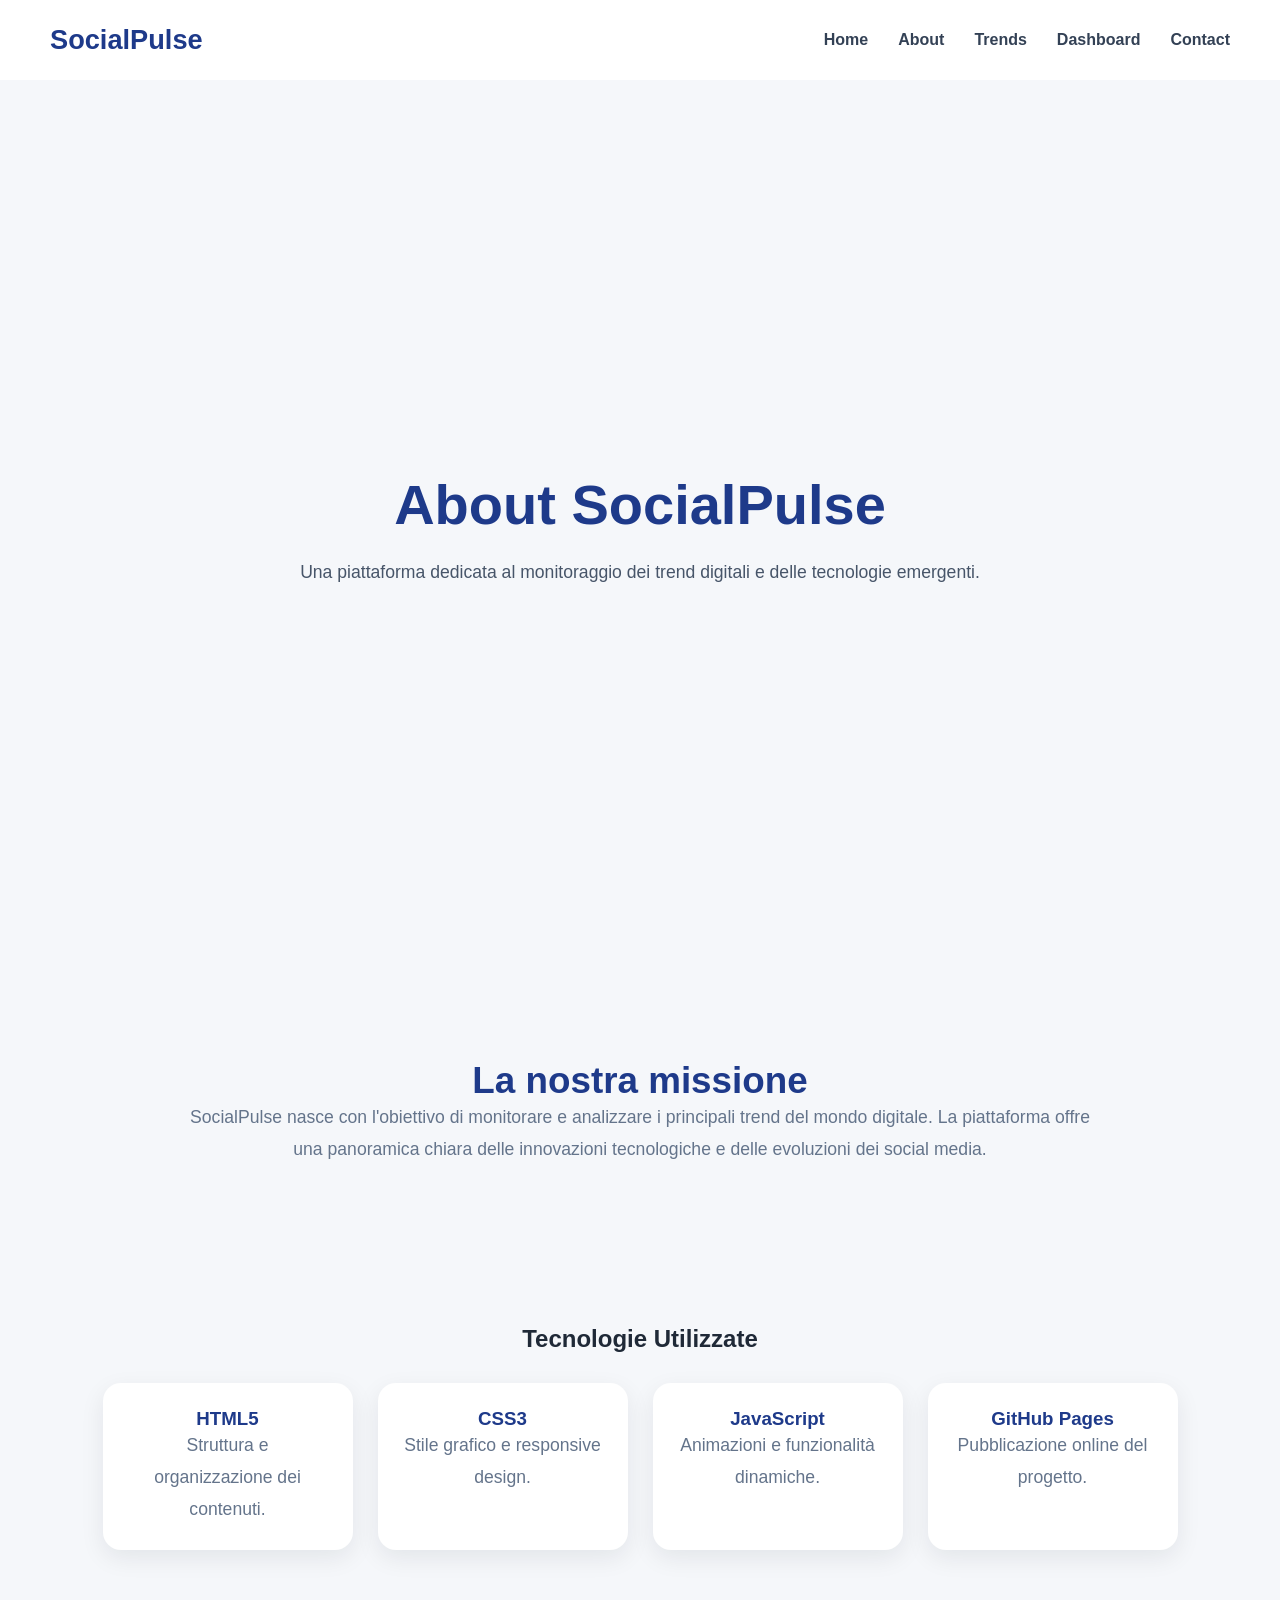
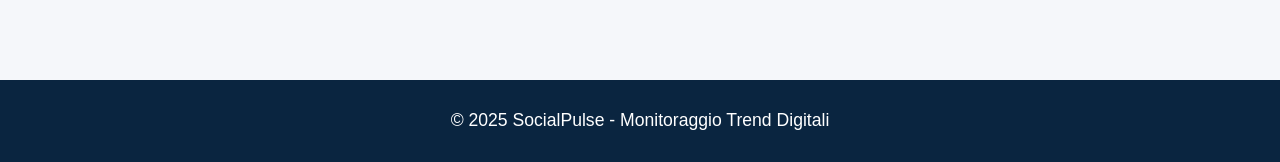
==== about.html @ b18054ee "Add files via upload" ====
<!DOCTYPE html>
<html lang="it">

<head>
    <meta charset="UTF-8">
    <meta name="viewport" content="width=device-width, initial-scale=1.0">
    <title>About - SocialPulse</title>

    <link rel="stylesheet" href="css/style.css">
</head>

<body>

<nav>

<div class="logo">
SocialPulse
</div>

<ul>
<li><a href="index.html">Home</a></li>
<li><a href="about.html">About</a></li>
<li><a href="trends.html">Trends</a></li>
<li><a href="dashboard.html">Dashboard</a></li>
<li><a href="contact.html">Contact</a></li>
</ul>

</nav>

<header class="trends-header">

    <h1>About SocialPulse</h1>

    <p>
        Una piattaforma dedicata al monitoraggio dei trend digitali e delle tecnologie emergenti.
    </p>

</header>

<section class="about">

    <h2>La nostra missione</h2>

    <p>
        SocialPulse nasce con l'obiettivo di monitorare e analizzare i principali trend del mondo digitale.
        La piattaforma offre una panoramica chiara delle innovazioni tecnologiche e delle evoluzioni dei social media.
    </p>

</section>

<section class="technologies">

    <h2>Tecnologie Utilizzate</h2>

    <div class="tech-container">

        <div class="tech-card">
            <h3>HTML5</h3>
            <p>Struttura e organizzazione dei contenuti.</p>
        </div>

        <div class="tech-card">
            <h3>CSS3</h3>
            <p>Stile grafico e responsive design.</p>
        </div>

        <div class="tech-card">
            <h3>JavaScript</h3>
            <p>Animazioni e funzionalità dinamiche.</p>
        </div>

        <div class="tech-card">
            <h3>GitHub Pages</h3>
            <p>Pubblicazione online del progetto.</p>
        </div>

    </div>

</section>

<footer>
    <p>© 2025 SocialPulse - Monitoraggio Trend Digitali</p>
</footer>

</body>
</html>
---- css/style.css ----
*{
    margin:0;
    padding:0;
    box-sizing:border-box;
}

body{
margin:0;
font-family: Arial, sans-serif;
background:#f5f7fa;
color:#1f2937;
}

header{
height:100vh;
display:flex;
flex-direction:column;
justify-content:center;
align-items:center;
text-align:center;
padding:20px;

background:
linear-gradient(
rgba(10,37,64,0.65),
rgba(30,58,138,0.65)
),
url("../images/hero.PNG");

background-size:cover;
background-position:center;
background-repeat:no-repeat;
}

h1{
font-size:5rem;
color:white;
margin-bottom:20px;
font-weight:700;
}

p{
font-size:1.1rem;
line-height:1.8;
max-width:800px;
color:#475569;
}
header p{
color:#dbeafe;
}
button{
margin-top:30px;
padding:16px 40px;
border:none;
border-radius:14px;
background:#38bdf8;
color:white;
font-weight:600;
font-size:1rem;
cursor:pointer;
transition:all 0.3s ease;
}

button:hover{
transform:translateY(-3px);
}

nav{
display:flex;
justify-content:space-between;
align-items:center;
padding:24px 50px;
background:white;
box-shadow:0 4px 20px rgba(0,0,0,0.05);
}

.logo{
font-size:1.7rem;
font-weight:bold;
color:#1e3a8a;
}

nav ul{
display:flex;
list-style:none;
gap:30px;
}

nav a{
text-decoration:none;
color:#334155;
font-weight:bold;
}

nav a:hover{
color:#2563eb;
}

.stats{
display:flex;
justify-content:center;
gap:40px;
padding:60px;
flex-wrap:wrap;
}

.stat-box{
background:white;
padding:30px;
width:220px;
text-align:center;
border-radius:18px;
box-shadow:0 8px 24px rgba(15,23,42,0.08);
}

.stat-box h2{
color:#2563eb;
font-size:2.3rem;
margin-bottom:10px;
}

.stat-box p{
color:#64748b;
}

.about{
text-align:center;
padding:80px 20px;
}

.about h2{
color:#1e3a8a;
font-size:2.3rem;
}

.about p{
max-width:900px;
margin:auto;
color:#64748b;
}

.technologies{
padding:80px 20px;
text-align:center;
}

.tech-container{
display:flex;
flex-wrap:wrap;
justify-content:center;
gap:25px;
margin-top:30px;
}

.tech-card{
background:white;
width:250px;
padding:25px;
border-radius:18px;
box-shadow:0 8px 24px rgba(15,23,42,0.08);
transition:all 0.3s ease;
}

.tech-card:hover{
transform:translateY(-6px);
}

.tech-card h3{
color:#1e3a8a;
}

.tech-card p{
color:#64748b;
}

.explore{

display:flex;
flex-direction:column;
align-items:center;
justify-content:center;
text-align:center;
padding:80px 20px;

}

.explore h2{

margin-bottom:20px;

}

.explore p{

color:#64748b;
max-width:700px;
margin:0 auto 30px auto;

}

.explore-buttons{

display:flex;
justify-content:center;
align-items:center;
gap:20px;
flex-wrap:wrap;

}

.trends{
display:flex;
flex-wrap:wrap;
justify-content:center;
gap:25px;
padding:60px;
}

.card{
background:white;
width:280px;
padding:25px;
border-radius:18px;
box-shadow:0 8px 24px rgba(15,23,42,0.08);
transition:all 0.3s ease;
}

.card:hover{
transform:translateY(-6px);
}

.card h2{
color:#1e3a8a;
}

.dashboard{
display:flex;
justify-content:center;
flex-wrap:wrap;
gap:30px;
padding:60px;
}

.stat-card{
width:250px;
background:white;
padding:30px;
border-radius:18px;
text-align:center;
box-shadow:0 8px 24px rgba(15,23,42,0.08);
transition:all 0.3s ease;
}

.stat-card:hover{
transform:translateY(-6px);
}

.stat-card h2{
font-size:2.5rem;
color:#2563eb;
}

.contact-form{
display:flex;
justify-content:center;
padding:60px;
}

form{
display:flex;
flex-direction:column;
width:450px;
gap:15px;
}

input,
textarea{
padding:15px;
border:1px solid #d1d5db;
border-radius:10px;
font-size:1rem;
}

textarea{
height:150px;
}
.trends-header{

    text-align:center;

    padding:100px 20px;

    background:#f5f7fa;

}

.trends-header h1{

    color:#1e3a8a;

    font-size:3.5rem;

    margin-bottom:20px;

}

.trends-header p{

    color:#475569;

}

footer{

    background:#0a2540;

    color:white;

    text-align:center;

    padding:25px;

    margin-top:50px;

}

footer p{

    color:white;

    margin:0;

    max-width:100%;

}
.benefits{
    padding:80px 20px;
    text-align:center;
}

.benefits h2{
    color:#1e3a8a;
    margin-bottom:40px;
}

.benefits-container{
    display:flex;
    justify-content:center;
    flex-wrap:wrap;
    gap:25px;
}

.benefit-card{
    background:white;
    width:250px;
    padding:25px;
    border-radius:18px;
    box-shadow:0 8px 24px rgba(15,23,42,0.08);
    transition:all 0.3s ease;
}

.benefit-card:hover{
    transform:translateY(-6px);
}

.benefit-card h3{
    color:#1e3a8a;
    margin-bottom:10px;
}

@media (max-width: 768px){

    h1{
        font-size:3rem;
    }

    nav{
        flex-direction:column;
        gap:15px;
        padding:20px;
    }

    nav ul{
        flex-wrap:wrap;
        justify-content:center;
    }

    .stats,
    .dashboard,
    .trends,
    .tech-container,
    .benefits-container{
        flex-direction:column;
        align-items:center;
    }

    .card,
    .tech-card,
    .stat-card,
    .benefit-card{
        width:90%;
        max-width:350px;
    }

    form{
        width:90%;
    }

}
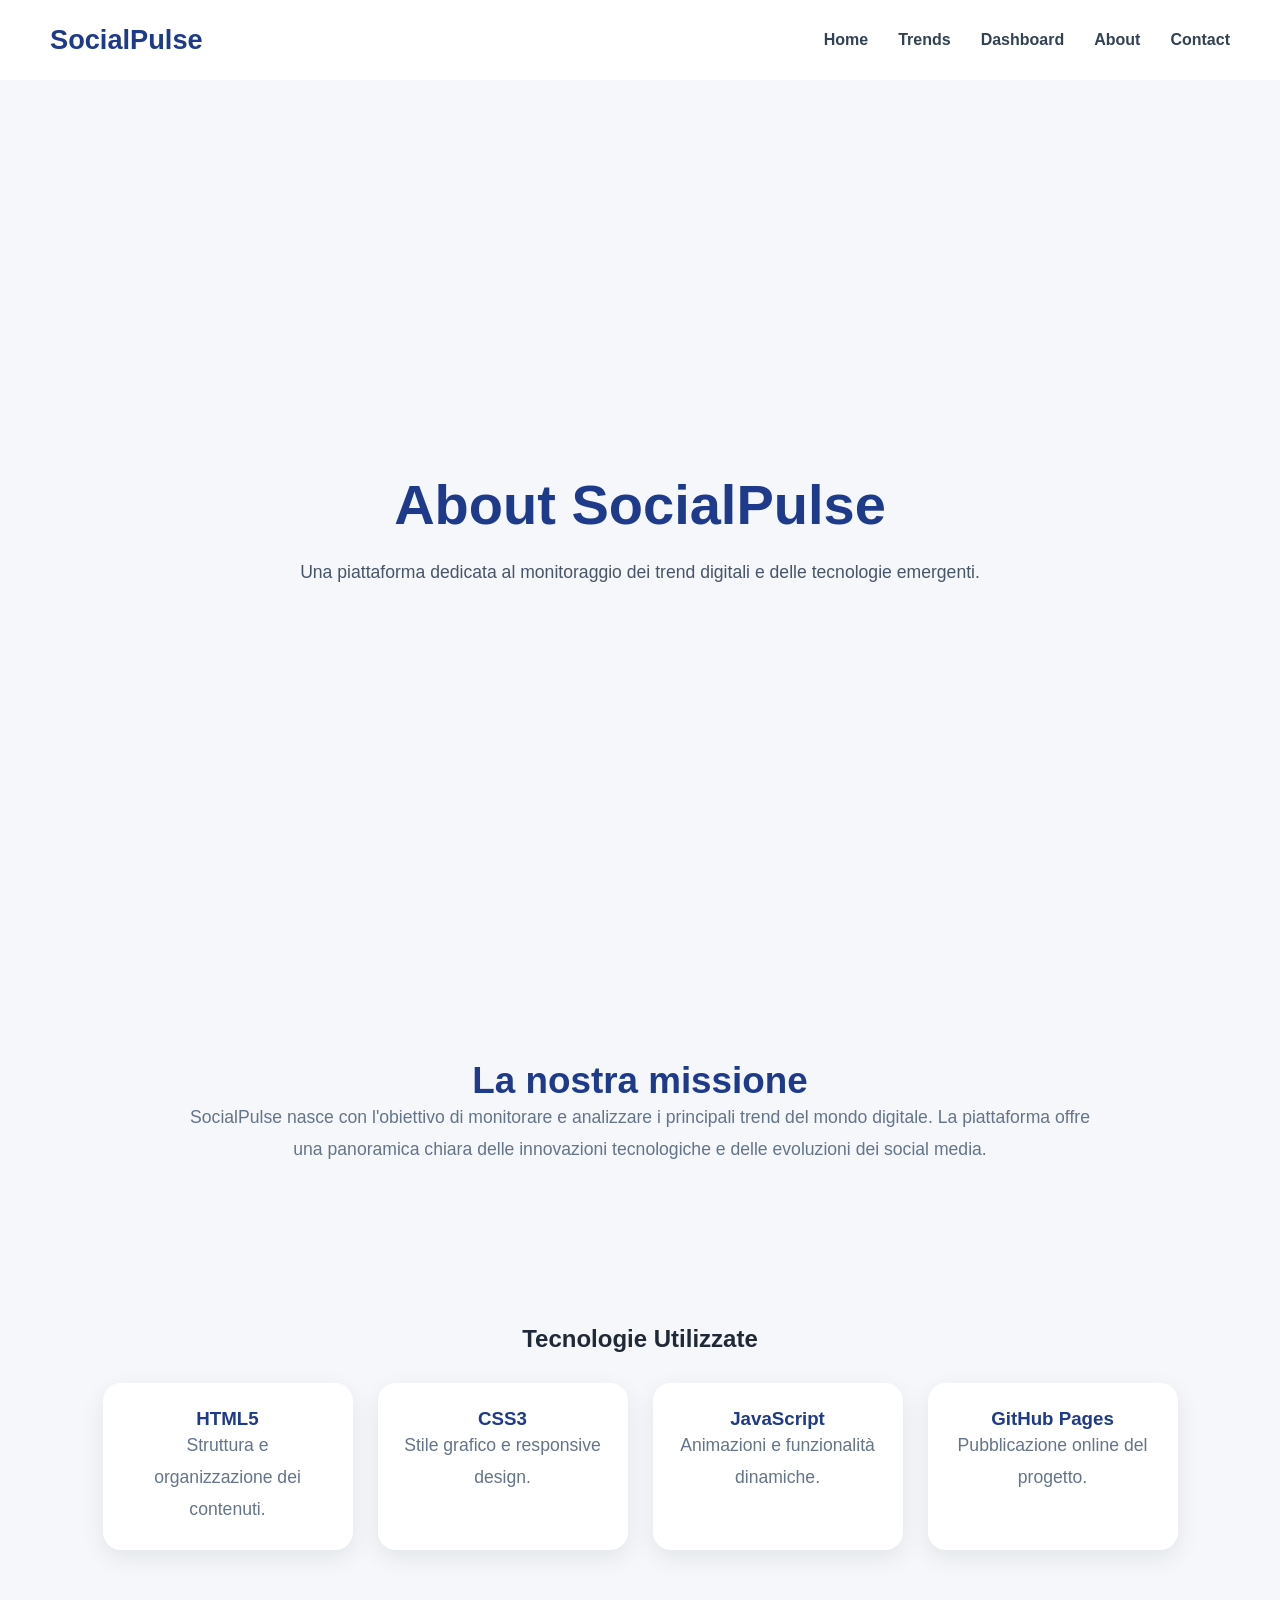
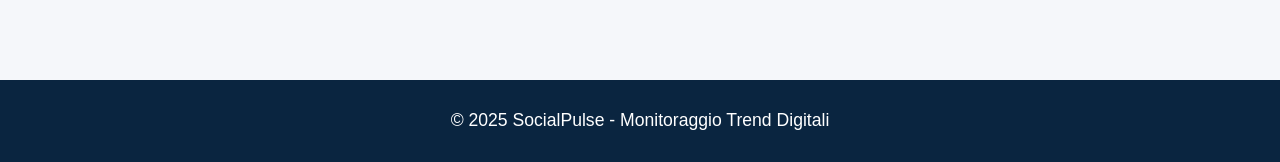
==== commit 835c8d94: "Update about.html" ====
--- a/about.html
+++ b/about.html
@@ -18,11 +18,17 @@
 </div>
 
 <ul>
+
 <li><a href="index.html">Home</a></li>
+
+<li><a href="trends.html">Trends</a></li>
+
+<li><a href="dashboard.html">Dashboard</a></li>
+	
 <li><a href="about.html">About</a></li>
-<li><a href="trends.html">Trends</a></li>
-<li><a href="dashboard.html">Dashboard</a></li>
+	
 <li><a href="contact.html">Contact</a></li>
+
 </ul>
 
 </nav>
@@ -83,4 +89,4 @@
 </footer>
 
 </body>
-</html>+</html>
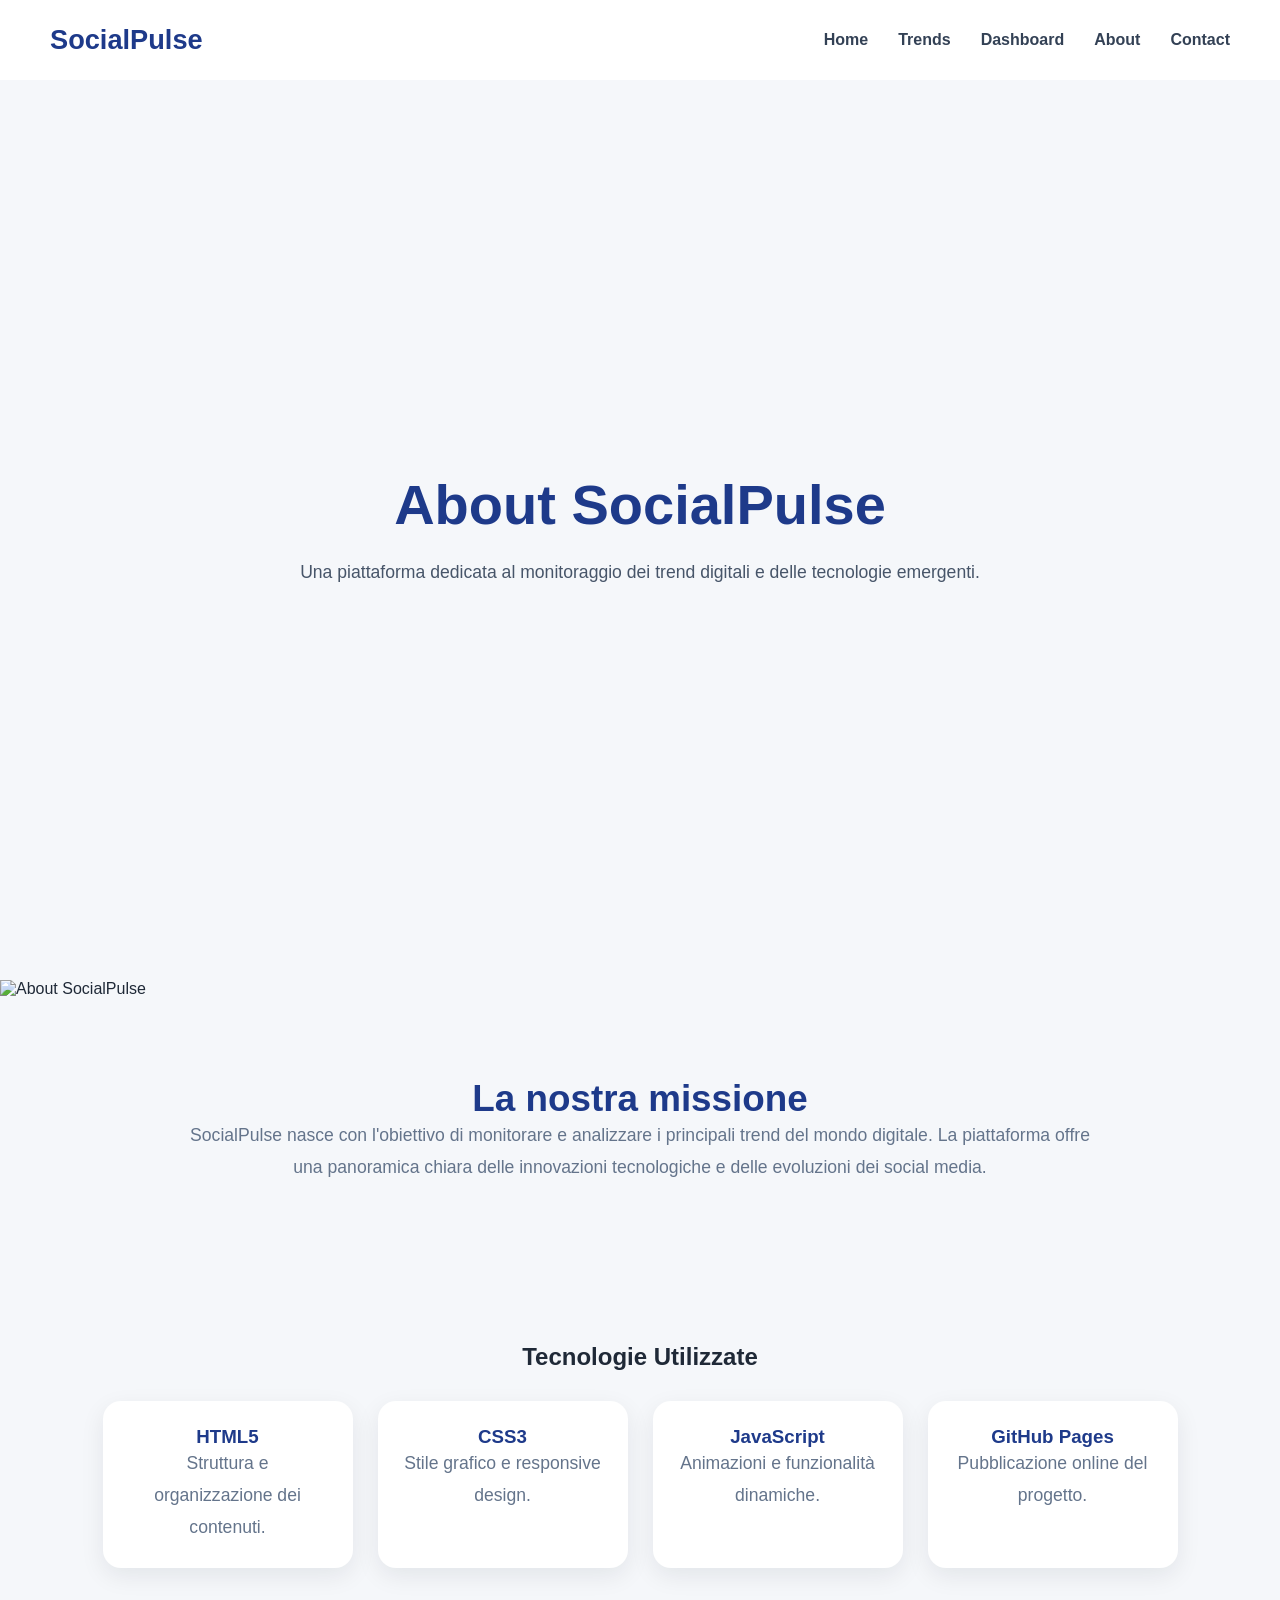
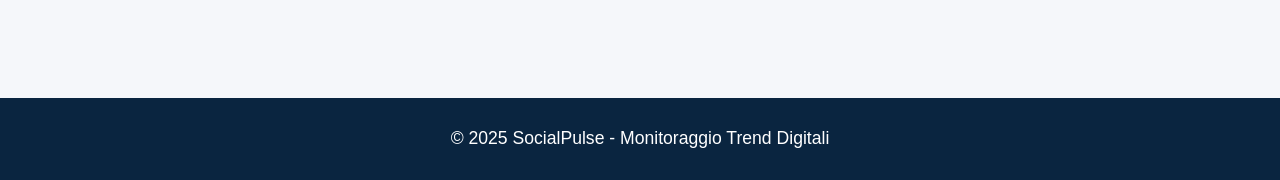
==== commit c8fd4a80: "Update about.html" ====
--- a/about.html
+++ b/about.html
@@ -4,7 +4,9 @@
 <head>
     <meta charset="UTF-8">
     <meta name="viewport" content="width=device-width, initial-scale=1.0">
-    <title>About - SocialPulse</title>
+   <title>SocialPulse - About</title>
+<meta name="description" content="Scopri la missione di SocialPulse e le tecnologie utilizzate nel progetto.">
+<meta name="author" content="Rocco Ministeri">
 
     <link rel="stylesheet" href="css/style.css">
 </head>
@@ -42,7 +44,11 @@
     </p>
 
 </header>
+<section class="about-image">
 
+    <img src="images/about.png" alt="About SocialPulse">
+
+</section>
 <section class="about">
 
     <h2>La nostra missione</h2>
--- a/css/style.css
+++ b/css/style.css
@@ -405,5 +405,27 @@
     form{
         width:90%;
     }
-
-}
+.daily-tech{
+    display:flex;
+    flex-direction:column;
+    align-items:center;
+    text-align:center;
+    padding:80px 20px;
+}
+
+.daily-tech h2{
+    color:#1e3a8a;
+    margin-bottom:20px;
+}
+
+.daily-tech p{
+    max-width:800px;
+    margin:auto;
+    font-size:1.1rem;
+}
+
+    #tech-fact{
+    max-width:700px;
+    margin-top:15px;
+    text-align:center;
+}
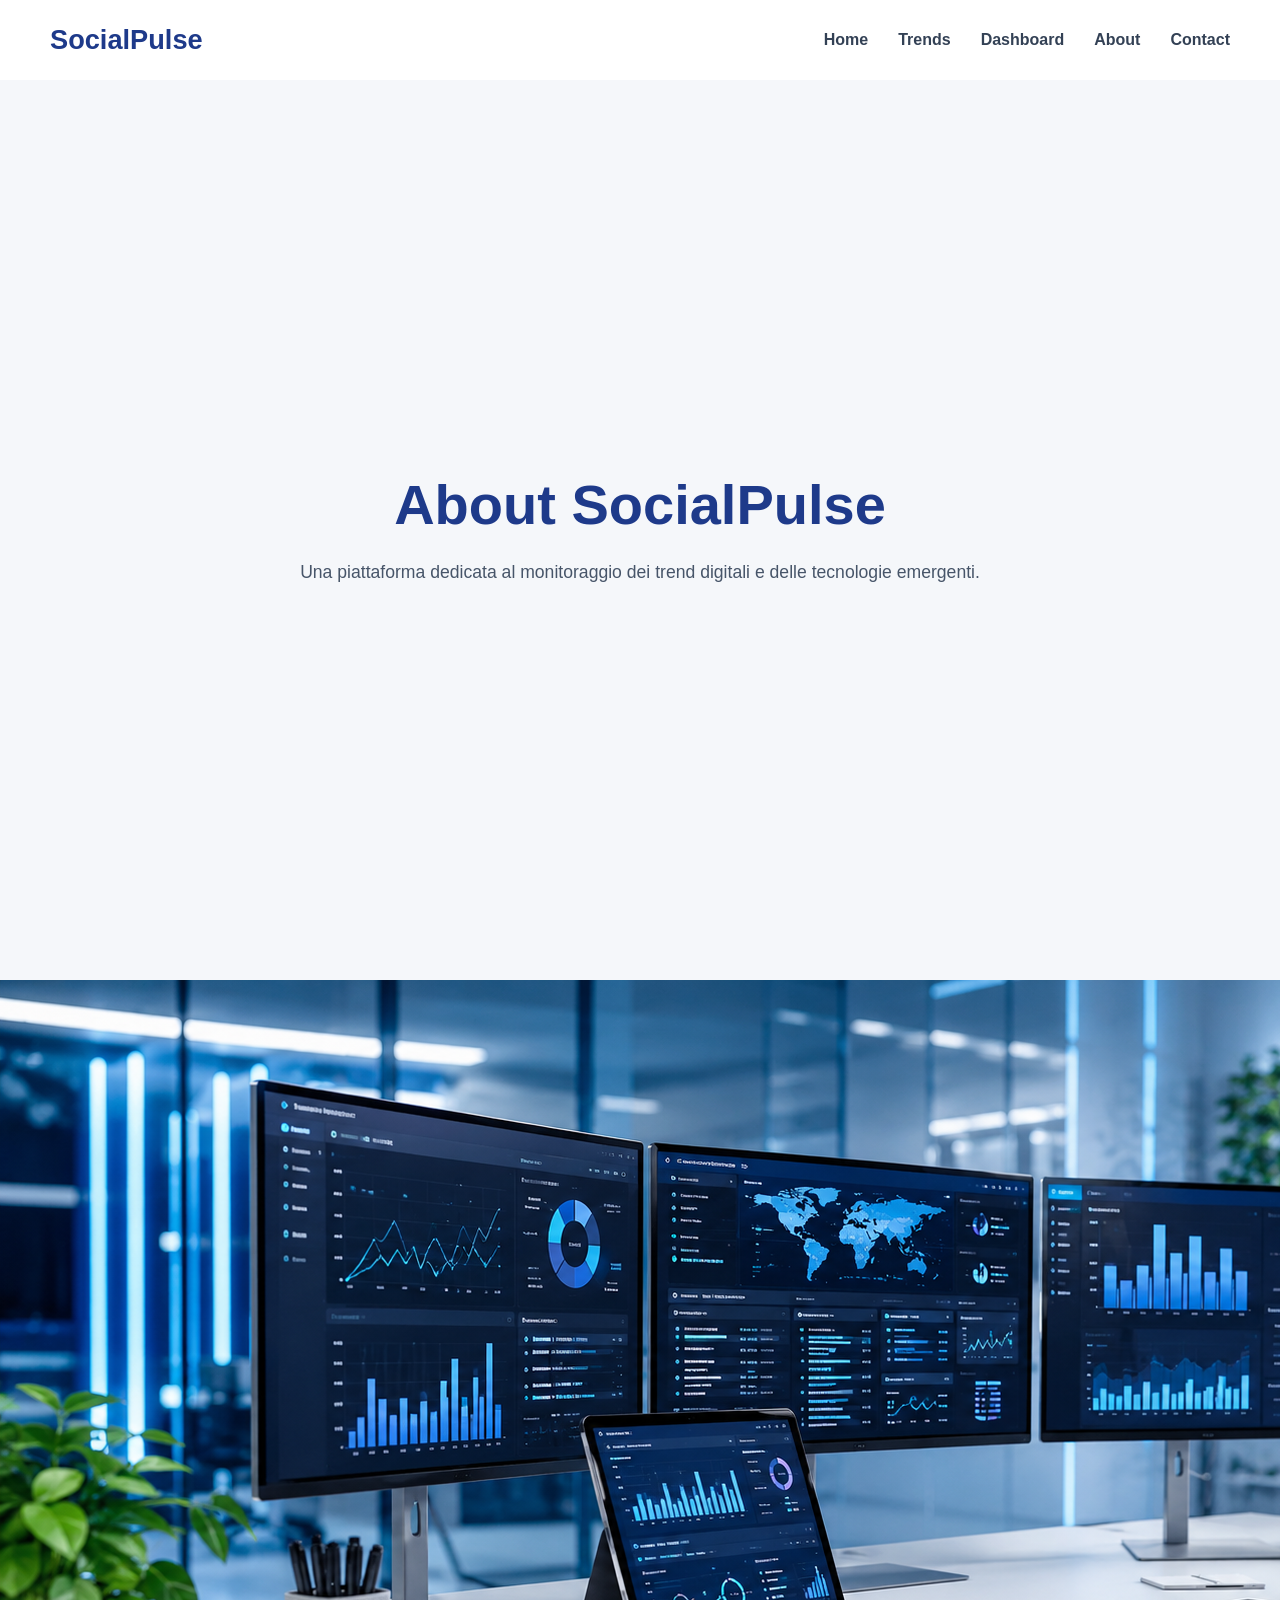
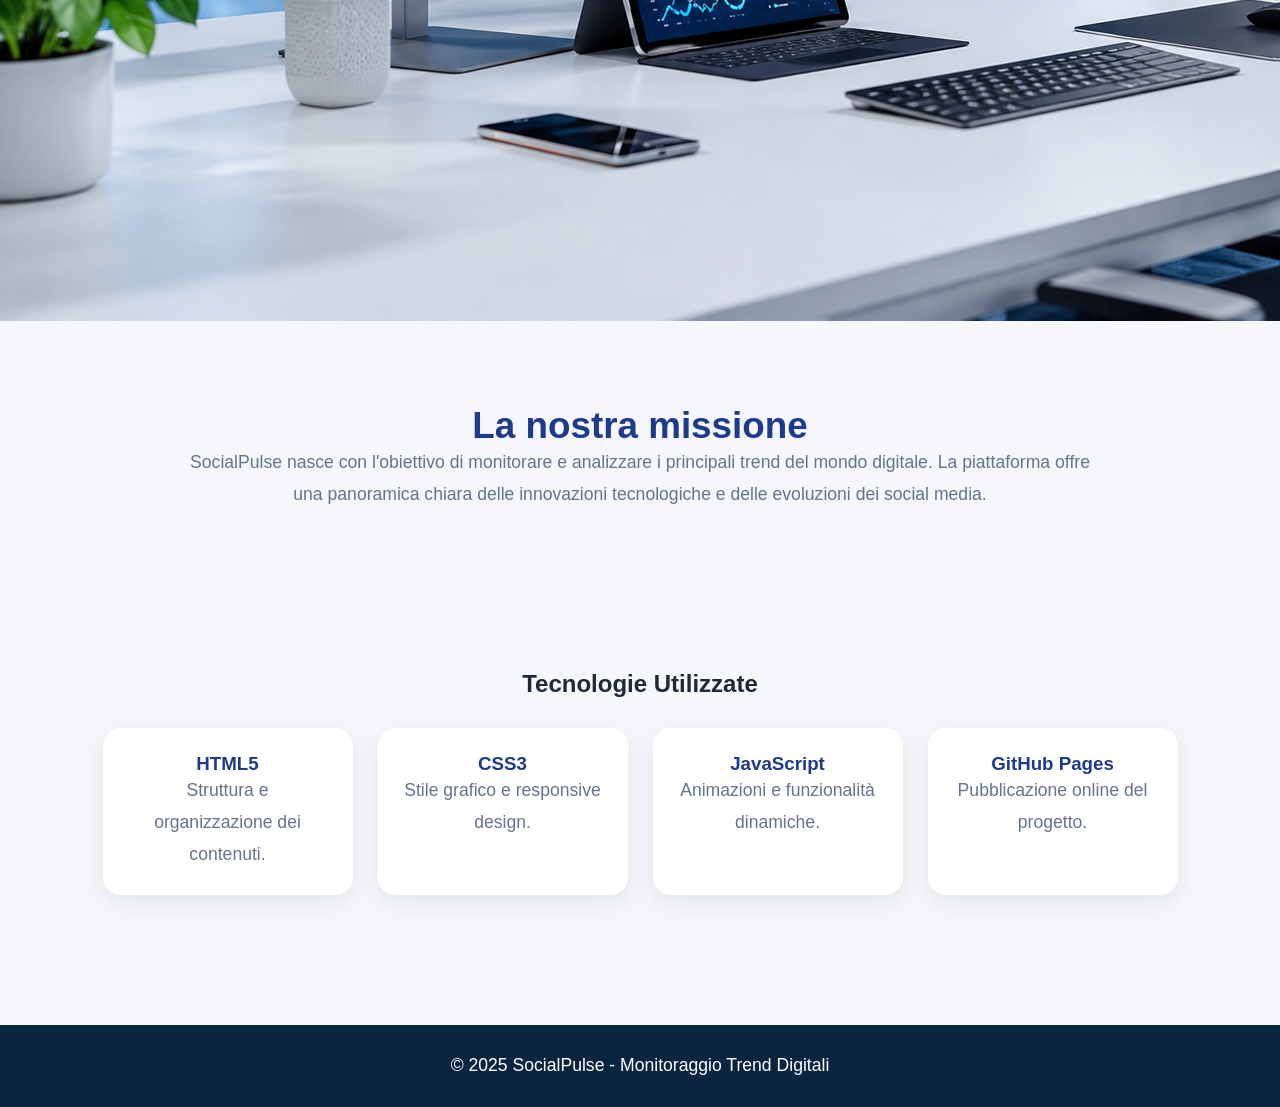
==== commit eb95f3a9: "Update about.html" ====
--- a/about.html
+++ b/about.html
@@ -46,7 +46,7 @@
 </header>
 <section class="about-image">
 
-    <img src="images/about.png" alt="About SocialPulse">
+    <img src="images/about.PNG" alt="About SocialPulse">
 
 </section>
 <section class="about">
--- a/css/style.css
+++ b/css/style.css
@@ -416,12 +416,14 @@
 .daily-tech h2{
     color:#1e3a8a;
     margin-bottom:20px;
+    align-items:center;
 }
 
 .daily-tech p{
     max-width:800px;
     margin:auto;
     font-size:1.1rem;
+    align-items:center;
 }
 
     #tech-fact{
@@ -429,3 +431,23 @@
     margin-top:15px;
     text-align:center;
 }
+
+    .about-image{
+
+    text-align:center;
+
+    padding:40px 20px;
+
+}
+
+.about-image img{
+
+    width:90%;
+
+    max-width:1000px;
+
+    border-radius:20px;
+
+    box-shadow:0 8px 24px rgba(15,23,42,0.08);
+
+}
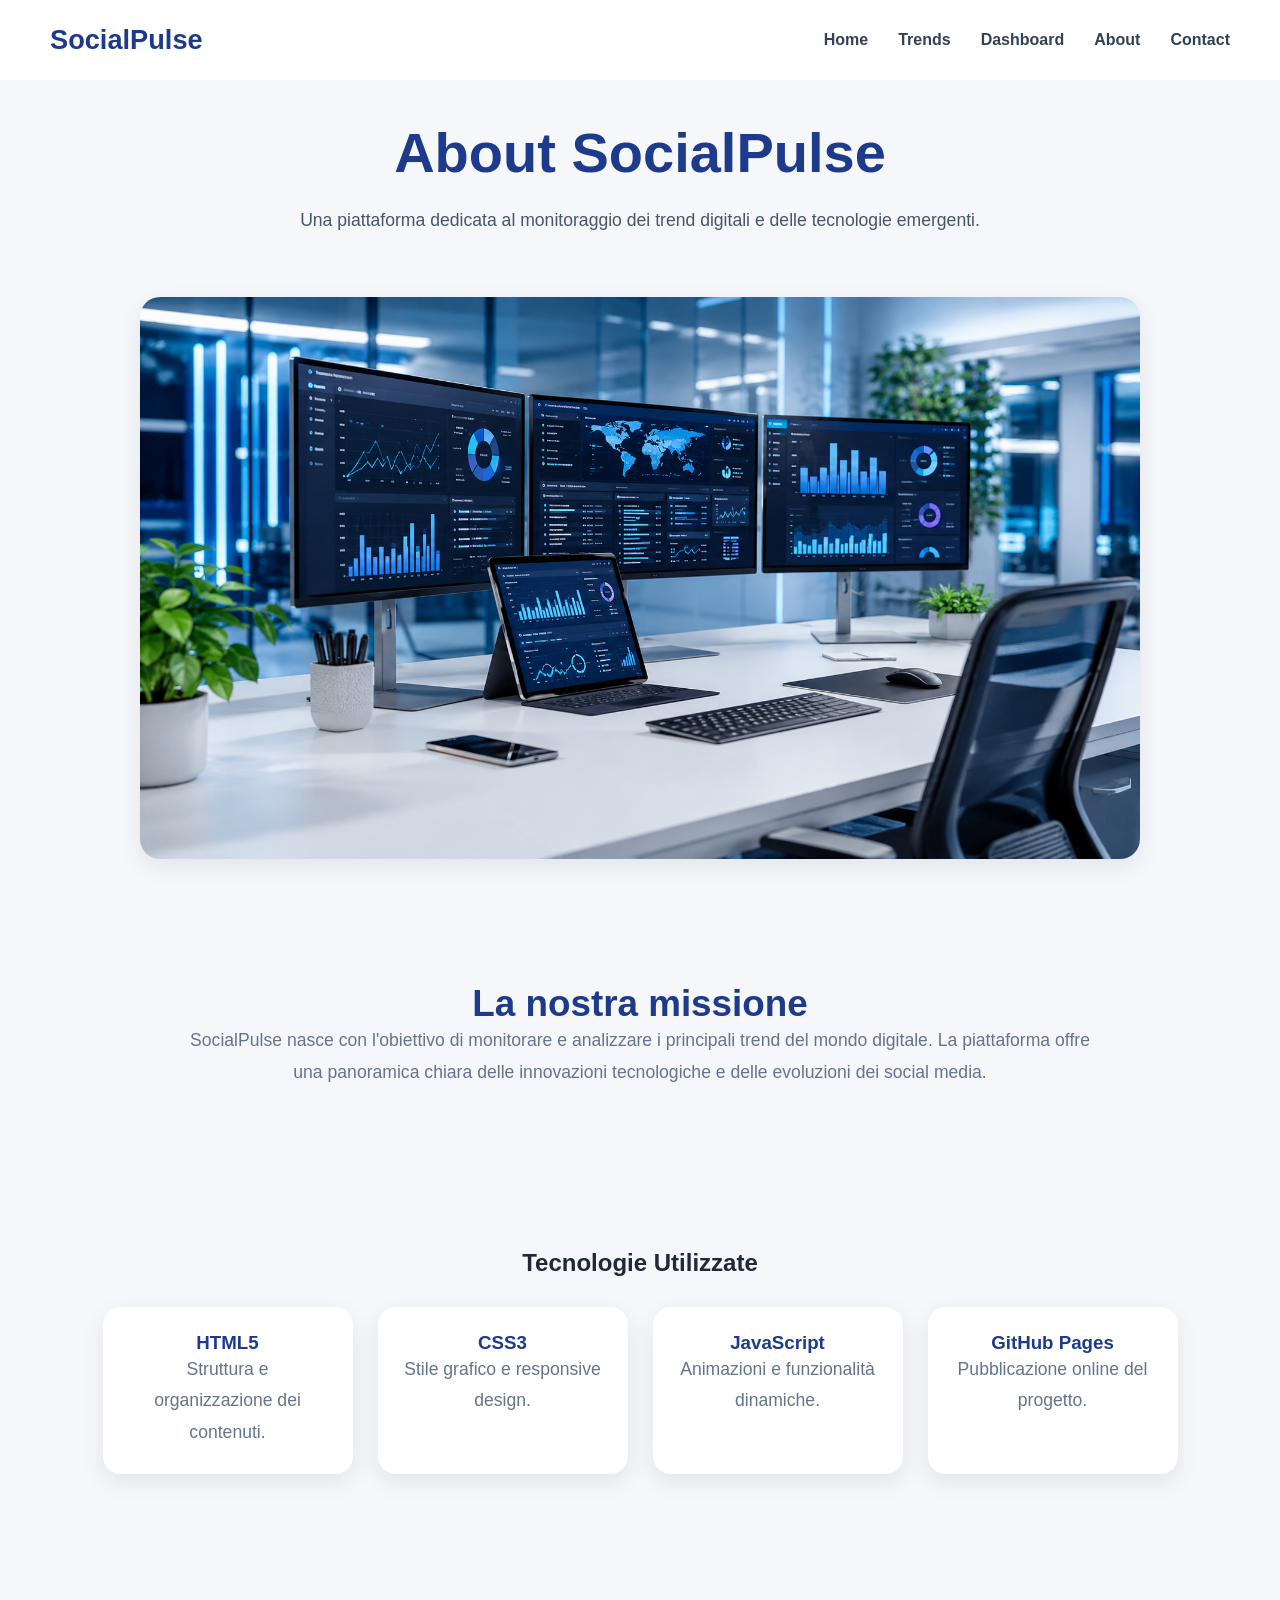
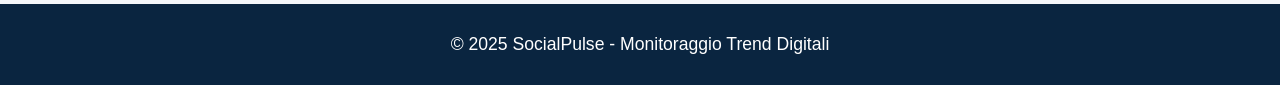
==== commit 4f59465f: "Update about.html" ====
--- a/about.html
+++ b/about.html
@@ -13,7 +13,7 @@
 
 <body>
 
-<nav>
+<nav aria-label="Menu principale">
 
 <div class="logo">
 SocialPulse
--- a/css/style.css
+++ b/css/style.css
@@ -285,13 +285,11 @@
 height:150px;
 }
 .trends-header{
-
-    text-align:center;
-
-    padding:100px 20px;
-
+    height:auto;
+    min-height:auto;
+    text-align:center;
+    padding:40px 20px;
     background:#f5f7fa;
-
 }
 
 .trends-header h1{
@@ -405,6 +403,8 @@
     form{
         width:90%;
     }
+
+}
 .daily-tech{
     display:flex;
     flex-direction:column;
@@ -416,38 +416,89 @@
 .daily-tech h2{
     color:#1e3a8a;
     margin-bottom:20px;
-    align-items:center;
 }
 
 .daily-tech p{
     max-width:800px;
     margin:auto;
     font-size:1.1rem;
-    align-items:center;
-}
-
-    #tech-fact{
+}
+
+#tech-fact{
     max-width:700px;
     margin-top:15px;
     text-align:center;
 }
 
-    .about-image{
-
-    text-align:center;
-
-    padding:40px 20px;
-
+.about-image{
+    text-align:center;
+    padding:20px 20px 40px;
 }
 
 .about-image img{
-
+    width:85%;
+    max-width:1000px;
+    border-radius:20px;
+    box-shadow:0 8px 24px rgba(15,23,42,0.08);
+}
+.dashboard-chart{
     width:90%;
-
     max-width:1000px;
-
+    margin:60px auto;
+    background:white;
+    padding:40px;
     border-radius:20px;
-
     box-shadow:0 8px 24px rgba(15,23,42,0.08);
-
-}
+    text-align:center;
+}
+.dashboard-chart h2{
+    color:#1e3a8a;
+    margin-bottom:20px;
+    text-align:center;
+}
+.dashboard-chart p{
+
+    text-align:center;
+
+    max-width:800px;
+
+    margin:0 auto 25px auto;
+
+    color:#64748b;
+
+}
+.contact-info{
+
+    text-align:center;
+
+    padding:60px 20px;
+
+}
+
+.contact-info h2{
+
+    color:#1e3a8a;
+
+    margin-bottom:30px;
+
+}
+
+.contact-links{
+
+    display:flex;
+
+    justify-content:center;
+
+    gap:40px;
+
+    flex-wrap:wrap;
+
+}
+
+.contact-links p{
+
+    color:#64748b;
+
+    font-weight:600;
+
+}
